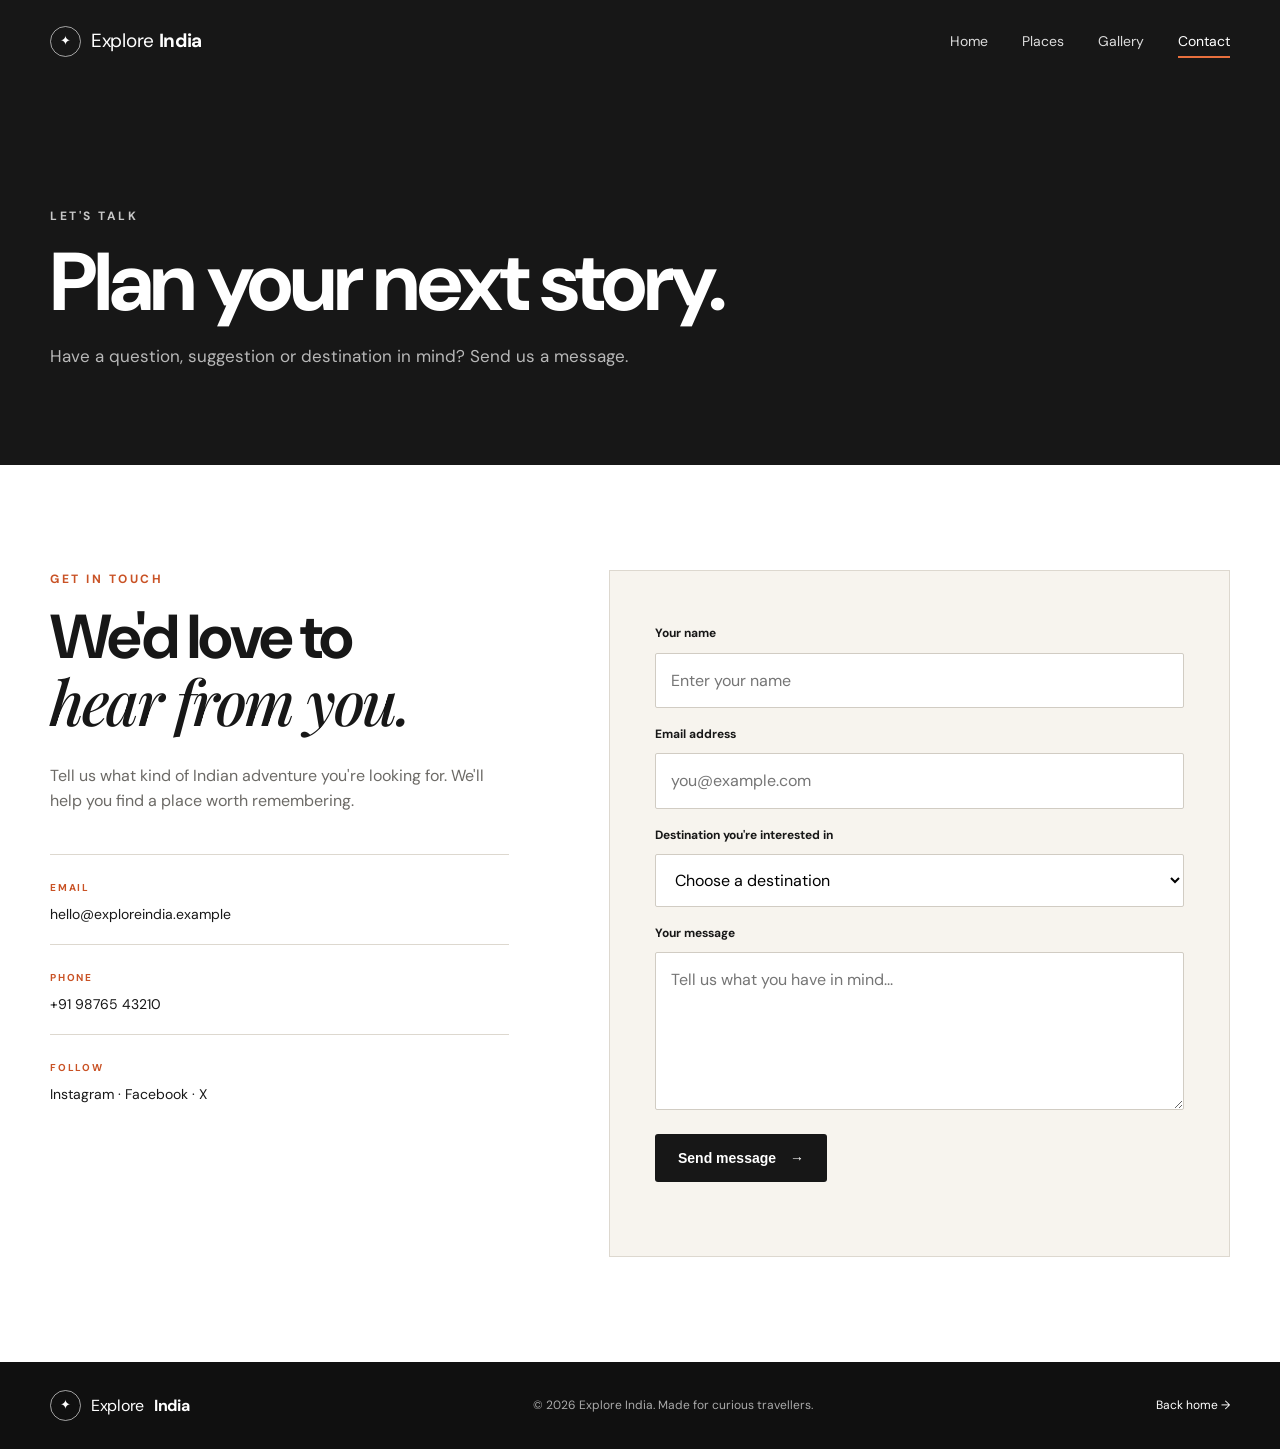
==== contact.html @ 01eca261 "Modified pages" ====
<!DOCTYPE html>
<html lang="en">
<head>
  <meta charset="UTF-8">
  <meta name="viewport" content="width=device-width, initial-scale=1.0">
  <title>Contact | Explore India</title>
  <link rel="stylesheet" href="css/style.css">
</head>
<body>
  <header class="site-header solid-header">
    <nav class="navbar container">
      <a class="brand" href="index.html"><span class="brand-mark">✦</span><span>Explore <strong>India</strong></span></a>
      <button class="menu-toggle" aria-label="Open menu">☰</button>
      <div class="nav-links">
        <a href="index.html">Home</a>
        <a href="places.html">Places</a>
        <a href="gallery.html">Gallery</a>
        <a class="active" href="contact.html">Contact</a>
      </div>
    </nav>
  </header>

  <main>
    <section class="page-hero contact-hero">
      <div class="container">
        <p class="eyebrow">LET'S TALK</p>
        <h1>Plan your next story.</h1>
        <p>Have a question, suggestion or destination in mind? Send us a message.</p>
      </div>
    </section>

    <section class="contact-section section">
      <div class="container contact-grid">
        <div class="contact-info">
          <p class="eyebrow dark">GET IN TOUCH</p>
          <h2>We'd love to<br><em>hear from you.</em></h2>
          <p>Tell us what kind of Indian adventure you're looking for. We'll help you find a place worth remembering.</p>

          <div class="contact-detail">
            <span>EMAIL</span>
            <a href="mailto:hello@exploreindia.example">hello@exploreindia.example</a>
          </div>
          <div class="contact-detail">
            <span>PHONE</span>
            <a href="tel:+919876543210">+91 98765 43210</a>
          </div>
          <div class="contact-detail">
            <span>FOLLOW</span>
            <p>Instagram · Facebook · X</p>
          </div>
        </div>

        <form class="contact-form" id="contactForm">
          <label for="name">Your name</label>
          <input id="name" name="name" type="text" placeholder="Enter your name" required>

          <label for="email">Email address</label>
          <input id="email" name="email" type="email" placeholder="you@example.com" required>

          <label for="destination">Destination you're interested in</label>
          <select id="destination" name="destination">
            <option value="">Choose a destination</option>
            <option>Agra</option>
            <option>Kerala</option>
            <option>Goa</option>
            <option>Something else</option>
          </select>

          <label for="message">Your message</label>
          <textarea id="message" name="message" rows="5" placeholder="Tell us what you have in mind..." required></textarea>

          <button class="btn btn-dark" type="submit">Send message <span>→</span></button>
          <p class="form-note" id="formMessage"></p>
        </form>
      </div>
    </section>
  </main>

  <footer class="footer">
    <div class="container footer-inner">
      <a class="brand footer-brand" href="index.html"><span class="brand-mark">✦</span> Explore <strong>India</strong></a>
      <p>© 2026 Explore India. Made for curious travellers.</p>
      <a href="index.html">Back home →</a>
    </div>
  </footer>
  <script src="scripts/script.js"></script>
</body>
</html>
---- css/style.css ----
@import url('https://fonts.googleapis.com/css2?family=DM+Sans:wght@400;500;600;700&family=Playfair+Display:ital,wght@0,500;0,600;1,500;1,600&display=swap');

:root {
  --ink: #171717;
  --muted: #6c6a66;
  --paper: #f7f4ee;
  --white: #ffffff;
  --accent: #e86f3d;
  --accent-dark: #c95225;
  --line: #ddd8cf;
  --max: 1180px;
}

* { box-sizing: border-box; margin: 0; padding: 0; }

html { scroll-behavior: smooth; }

body {
  font-family: 'DM Sans', sans-serif;
  color: var(--ink);
  background: var(--paper);
  line-height: 1.6;
}

img { width: 100%; display: block; }

a { color: inherit; text-decoration: none; }

.container { width: min(var(--max), calc(100% - 48px)); margin-inline: auto; }

.site-header {
  position: absolute;
  z-index: 10;
  top: 0;
  left: 0;
  width: 100%;
  color: white;
  background: linear-gradient(to bottom, rgba(0,0,0,.38), transparent);
}

.solid-header {
  position: relative;
  background: var(--ink);
}

.navbar {
  min-height: 82px;
  display: flex;
  align-items: center;
  justify-content: space-between;
  gap: 30px;
}

.brand {
  display: inline-flex;
  align-items: center;
  gap: 10px;
  font-size: 19px;
  letter-spacing: -.3px;
}

.brand-mark {
  width: 31px;
  height: 31px;
  display: grid;
  place-items: center;
  border: 1px solid rgba(255,255,255,.6);
  border-radius: 50%;
  font-size: 13px;
}

.brand strong { font-weight: 700; }

.nav-links { display: flex; align-items: center; gap: 34px; }

.nav-links a {
  position: relative;
  font-size: 14px;
  opacity: .85;
  padding: 6px 0;
}

.nav-links a:hover, .nav-links a.active { opacity: 1; }

.nav-links a.active::after {
  content: '';
  position: absolute;
  height: 2px;
  left: 0;
  right: 0;
  bottom: 0;
  background: var(--accent);
}

.menu-toggle { display: none; background: none; border: 0; color: inherit; font-size: 25px; }

.hero {
  min-height: 760px;
  position: relative;
  display: flex;
  align-items: center;
  color: white;
  background:
    linear-gradient(90deg, rgba(0,0,0,.70), rgba(0,0,0,.18)),
    url('../images/tajmahal.jpg') center/cover;
}

.hero-content { padding-top: 80px; }

.eyebrow {
  color: rgba(255,255,255,.76);
  font-size: 12px;
  font-weight: 700;
  letter-spacing: 2.5px;
  margin-bottom: 15px;
}

.eyebrow.dark { color: var(--accent-dark); }

.hero h1 {
  max-width: 800px;
  font-size: clamp(58px, 8vw, 108px);
  line-height: .95;
  letter-spacing: -5px;
  margin-bottom: 28px;
}

.hero h1 span {
  font-family: 'Playfair Display', serif;
  font-style: italic;
  font-weight: 500;
}

.hero-text {
  max-width: 580px;
  color: rgba(255,255,255,.84);
  font-size: 18px;
  line-height: 1.7;
  margin-bottom: 35px;
}

.hero-actions { display: flex; gap: 14px; flex-wrap: wrap; }

.btn {
  display: inline-flex;
  align-items: center;
  justify-content: center;
  gap: 14px;
  min-height: 48px;
  padding: 0 22px;
  border-radius: 3px;
  border: 1px solid transparent;
  font-size: 14px;
  font-weight: 700;
  cursor: pointer;
  transition: transform .2s, background .2s, color .2s;
}

.btn:hover { transform: translateY(-2px); }

.btn-primary { background: var(--accent); color: white; }
.btn-primary:hover { background: var(--accent-dark); }

.btn-ghost { border-color: rgba(255,255,255,.5); color: white; }
.btn-ghost:hover { background: white; color: var(--ink); }

.btn-dark { background: var(--ink); color: white; }
.btn-dark:hover { background: var(--accent); }

.btn-light { background: white; color: var(--ink); }
.btn-light:hover { background: var(--accent); color: white; }

.scroll-hint {
  position: absolute;
  bottom: 28px;
  left: 50%;
  transform: translateX(-50%);
  font-size: 11px;
  letter-spacing: 1.5px;
  text-transform: uppercase;
  opacity: .75;
}

.scroll-hint span { margin-left: 7px; }

.section { padding: 105px 0; }

.intro { background: var(--white); }

.intro-grid {
  display: grid;
  grid-template-columns: 1fr 1fr;
  gap: 90px;
  align-items: end;
}

h2 {
  font-size: clamp(38px, 5vw, 62px);
  line-height: 1.04;
  letter-spacing: -2.5px;
}

h2 em {
  font-family: 'Playfair Display', serif;
  font-weight: 500;
}

.intro-copy {
  color: var(--muted);
  font-size: 18px;
  line-height: 1.8;
  max-width: 520px;
}

.destinations { background: var(--paper); }

.section-heading {
  display: flex;
  justify-content: space-between;
  align-items: end;
  gap: 30px;
  margin-bottom: 45px;
}

.text-link { font-weight: 700; font-size: 14px; border-bottom: 1px solid var(--ink); padding-bottom: 5px; }

.destination-grid {
  display: grid;
  grid-template-columns: repeat(3, 1fr);
  gap: 22px;
}

.destination-card {
  background: white;
  border: 1px solid var(--line);
  transition: transform .25s, box-shadow .25s;
}

.destination-card:hover {
  transform: translateY(-7px);
  box-shadow: 0 18px 45px rgba(0,0,0,.10);
}

.card-image { height: 300px; overflow: hidden; }
.card-image img { height: 100%; object-fit: cover; transition: transform .5s; }
.destination-card:hover .card-image img { transform: scale(1.05); }

.card-body { padding: 28px; }

.card-body > span, .place-content > span, .contact-detail > span {
  color: var(--accent-dark);
  font-size: 10px;
  font-weight: 700;
  letter-spacing: 1.8px;
}

.card-body h3 {
  font-family: 'Playfair Display', serif;
  font-size: 31px;
  font-weight: 500;
  margin: 8px 0 10px;
}

.card-body p { color: var(--muted); font-size: 14px; margin-bottom: 20px; }

.card-body a { font-weight: 700; font-size: 13px; }

.quote-section {
  padding: 110px 0;
  background: var(--ink);
  color: white;
}

.quote-box { text-align: center; max-width: 850px; }

.quote-mark {
  font-family: 'Playfair Display', serif;
  font-size: 70px;
  color: var(--accent);
  line-height: .6;
}

blockquote {
  font-family: 'Playfair Display', serif;
  font-style: italic;
  font-size: clamp(32px, 5vw, 55px);
  line-height: 1.2;
  margin: 25px 0;
}

.quote-box > p:last-child { color: #aaa; font-size: 13px; }

.cta { background: var(--accent); color: white; padding: 75px 0; }

.cta-box { display: flex; align-items: center; justify-content: space-between; gap: 35px; }
.cta h2 { font-size: clamp(35px, 4vw, 52px); }
.cta .eyebrow { color: rgba(255,255,255,.7); }

.footer { background: #101010; color: #aaa; padding: 28px 0; font-size: 12px; }

.footer-inner { display: flex; justify-content: space-between; align-items: center; gap: 20px; }
.footer-brand { color: white; font-size: 16px; }
.footer a:last-child { color: white; }

.page-hero {
  background: var(--ink);
  color: white;
  padding: 125px 0 95px;
}

.page-hero h1 {
  font-size: clamp(48px, 7vw, 82px);
  letter-spacing: -3px;
  line-height: 1;
  max-width: 850px;
  margin-bottom: 20px;
}

.page-hero > .container > p:last-child { color: #b8b8b8; max-width: 590px; font-size: 17px; }

.places-list { background: white; }

.place-feature {
  display: grid;
  grid-template-columns: 1.1fr 1fr;
  min-height: 520px;
  border-bottom: 1px solid var(--line);
}

.place-feature.reverse { grid-template-columns: 1fr 1.1fr; }
.place-feature.reverse .place-image { order: 2; }
.place-feature.reverse .place-content { order: 1; }

.place-image { min-height: 480px; }
.place-image img { width: 100%; height: 100%; object-fit: cover; }

.place-content {
  padding: 75px clamp(35px, 6vw, 90px);
  display: flex;
  flex-direction: column;
  justify-content: center;
  background: var(--paper);
}

.place-number {
  color: #aaa !important;
  font-size: 13px !important;
  margin-bottom: 35px;
}

.place-content h2 { margin: 7px 0 18px; font-size: 65px; }
.place-content p:not(.eyebrow):not(.place-number) { color: var(--muted); max-width: 500px; margin-bottom: 28px; }
.place-content .btn { align-self: flex-start; }

.contact-section { background: white; }

.contact-grid {
  display: grid;
  grid-template-columns: .85fr 1.15fr;
  gap: 100px;
}

.contact-info h2 { margin-bottom: 25px; }
.contact-info > p:not(.eyebrow) { color: var(--muted); max-width: 460px; margin-bottom: 40px; }

.contact-detail {
  padding: 18px 0;
  border-top: 1px solid var(--line);
}

.contact-detail a, .contact-detail p { display: block; margin-top: 5px; font-size: 14px; }

.contact-form {
  background: var(--paper);
  padding: 45px;
  border: 1px solid var(--line);
  display: grid;
  gap: 9px;
}

.contact-form label { font-size: 12px; font-weight: 700; margin-top: 8px; }

.contact-form input, .contact-form select, .contact-form textarea {
  width: 100%;
  border: 1px solid #d1ccc3;
  background: white;
  padding: 14px 15px;
  font: inherit;
  outline: none;
  border-radius: 2px;
}

.contact-form input:focus, .contact-form select:focus, .contact-form textarea:focus { border-color: var(--accent); }

.contact-form textarea { resize: vertical; }

.contact-form button { margin-top: 15px; justify-self: start; }

.form-note { color: var(--accent-dark); font-size: 13px; min-height: 20px; }

@media (max-width: 800px) {
  .container { width: min(var(--max), calc(100% - 32px)); }
  .nav-links {
    display: none;
    position: absolute;
    top: 70px;
    left: 16px;
    right: 16px;
    padding: 18px;
    flex-direction: column;
    align-items: stretch;
    gap: 5px;
    background: var(--ink);
  }
  .nav-links.open { display: flex; }
  .nav-links a { padding: 11px 8px; }
  .menu-toggle { display: block; }
  .hero { min-height: 680px; }
  .hero h1 { letter-spacing: -3px; }
  .intro-grid, .contact-grid { grid-template-columns: 1fr; gap: 40px; }
  .destination-grid { grid-template-columns: 1fr; }
  .section-heading { align-items: start; flex-direction: column; }
  .cta-box, .footer-inner { flex-direction: column; align-items: flex-start; }
  .place-feature, .place-feature.reverse { grid-template-columns: 1fr; }
  .place-feature.reverse .place-image, .place-feature.reverse .place-content { order: initial; }
  .place-image { min-height: 330px; }
  .place-content { padding: 55px 30px; }
  .contact-form { padding: 28px; }
}

@media (max-width: 500px) {
  .hero h1 { font-size: 55px; }
  .hero-text { font-size: 16px; }
  .section { padding: 75px 0; }
  .page-hero { padding: 100px 0 70px; }
}
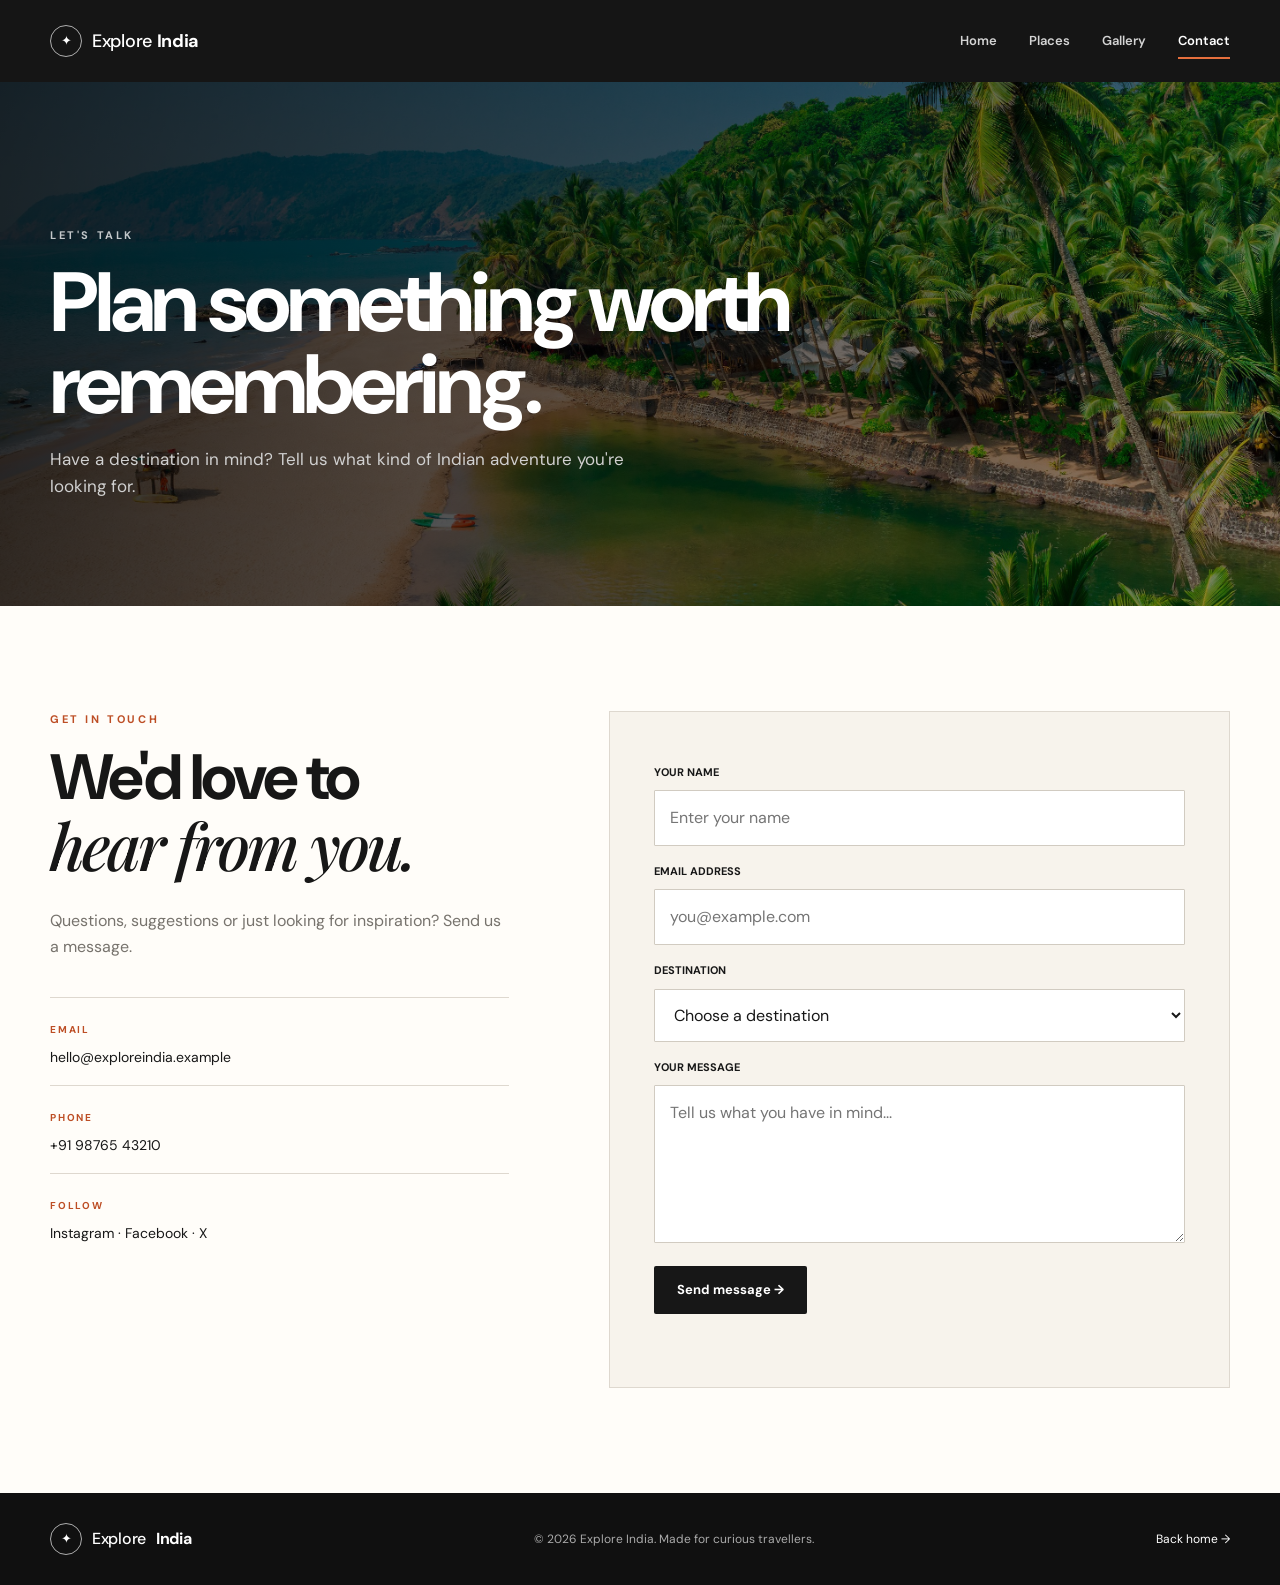
==== commit e316d732: "Modified css" ====
--- a/contact.html
+++ b/contact.html
@@ -1,88 +1,107 @@
 <!DOCTYPE html>
 <html lang="en">
 <head>
-  <meta charset="UTF-8">
-  <meta name="viewport" content="width=device-width, initial-scale=1.0">
-  <title>Contact | Explore India</title>
-  <link rel="stylesheet" href="css/style.css">
+<meta charset="UTF-8">
+<meta name="viewport" content="width=device-width, initial-scale=1.0">
+<title>Contact | Explore India</title>
+<link rel="stylesheet" href="css/style.css">
 </head>
 <body>
-  <header class="site-header solid-header">
-    <nav class="navbar container">
-      <a class="brand" href="index.html"><span class="brand-mark">✦</span><span>Explore <strong>India</strong></span></a>
-      <button class="menu-toggle" aria-label="Open menu">☰</button>
-      <div class="nav-links">
-        <a href="index.html">Home</a>
-        <a href="places.html">Places</a>
-        <a href="gallery.html">Gallery</a>
-        <a class="active" href="contact.html">Contact</a>
-      </div>
-    </nav>
-  </header>
 
-  <main>
-    <section class="page-hero contact-hero">
-      <div class="container">
-        <p class="eyebrow">LET'S TALK</p>
-        <h1>Plan your next story.</h1>
-        <p>Have a question, suggestion or destination in mind? Send us a message.</p>
-      </div>
-    </section>
+<header class="site-header solid-header">
+<div class="navbar container">
+<a class="brand" href="index.html"><span class="brand-mark">✦</span><span>Explore <strong>India</strong></span></a>
+<button class="menu-toggle" aria-label="Open menu">☰</button>
+<nav class="nav-links">
+<a href="index.html">Home</a>
+<a href="places.html">Places</a>
+<a href="gallery.html">Gallery</a>
+<a class="active" href="contact.html">Contact</a>
+</nav>
+</div>
+</header>
 
-    <section class="contact-section section">
-      <div class="container contact-grid">
-        <div class="contact-info">
-          <p class="eyebrow dark">GET IN TOUCH</p>
-          <h2>We'd love to<br><em>hear from you.</em></h2>
-          <p>Tell us what kind of Indian adventure you're looking for. We'll help you find a place worth remembering.</p>
+<main>
+<section class="page-hero contact-hero">
+<div class="container">
+<p class="eyebrow">LET'S TALK</p>
+<h1>Plan something worth remembering.</h1>
+<p>Have a destination in mind? Tell us what kind of Indian adventure you're looking for.</p>
+</div>
+</section>
 
-          <div class="contact-detail">
-            <span>EMAIL</span>
-            <a href="mailto:hello@exploreindia.example">hello@exploreindia.example</a>
-          </div>
-          <div class="contact-detail">
-            <span>PHONE</span>
-            <a href="tel:+919876543210">+91 98765 43210</a>
-          </div>
-          <div class="contact-detail">
-            <span>FOLLOW</span>
-            <p>Instagram · Facebook · X</p>
-          </div>
-        </div>
+<section class="contact-section section">
+<div class="container contact-grid">
 
-        <form class="contact-form" id="contactForm">
-          <label for="name">Your name</label>
-          <input id="name" name="name" type="text" placeholder="Enter your name" required>
+<div class="contact-info">
+<p class="eyebrow dark">GET IN TOUCH</p>
+<h2>We'd love to<br><em>hear from you.</em></h2>
+<p>Questions, suggestions or just looking for inspiration? Send us a message.</p>
 
-          <label for="email">Email address</label>
-          <input id="email" name="email" type="email" placeholder="you@example.com" required>
+<div class="contact-detail">
+<span>EMAIL</span>
+<a href="mailto:hello@exploreindia.example">hello@exploreindia.example</a>
+</div>
 
-          <label for="destination">Destination you're interested in</label>
-          <select id="destination" name="destination">
-            <option value="">Choose a destination</option>
-            <option>Agra</option>
-            <option>Kerala</option>
-            <option>Goa</option>
-            <option>Something else</option>
-          </select>
+<div class="contact-detail">
+<span>PHONE</span>
+<a href="tel:+919876543210">+91 98765 43210</a>
+</div>
 
-          <label for="message">Your message</label>
-          <textarea id="message" name="message" rows="5" placeholder="Tell us what you have in mind..." required></textarea>
+<div class="contact-detail">
+<span>FOLLOW</span>
+<p>Instagram · Facebook · X</p>
+</div>
+</div>
 
-          <button class="btn btn-dark" type="submit">Send message <span>→</span></button>
-          <p class="form-note" id="formMessage"></p>
-        </form>
-      </div>
-    </section>
-  </main>
+<form class="contact-form" id="contactForm">
+<label for="name">YOUR NAME</label>
+<input id="name" type="text" placeholder="Enter your name" required>
 
-  <footer class="footer">
-    <div class="container footer-inner">
-      <a class="brand footer-brand" href="index.html"><span class="brand-mark">✦</span> Explore <strong>India</strong></a>
-      <p>© 2026 Explore India. Made for curious travellers.</p>
-      <a href="index.html">Back home →</a>
-    </div>
-  </footer>
-  <script src="scripts/script.js"></script>
+<label for="email">EMAIL ADDRESS</label>
+<input id="email" type="email" placeholder="you@example.com" required>
+
+<label for="destination">DESTINATION</label>
+<select id="destination">
+<option value="">Choose a destination</option>
+<option>Agra</option>
+<option>Kerala</option>
+<option>Goa</option>
+<option>Something else</option>
+</select>
+
+<label for="message">YOUR MESSAGE</label>
+<textarea id="message" rows="5" placeholder="Tell us what you have in mind..." required></textarea>
+
+<button class="btn btn-dark" type="submit">Send message →</button>
+<p class="form-note" id="formMessage"></p>
+</form>
+
+</div>
+</section>
+</main>
+
+<footer class="footer">
+<div class="container footer-inner">
+<a class="brand footer-brand" href="index.html"><span class="brand-mark">✦</span> Explore <strong>India</strong></a>
+<p>© 2026 Explore India. Made for curious travellers.</p>
+<a href="index.html">Back home →</a>
+</div>
+</footer>
+
+<script>
+const toggle=document.querySelector('.menu-toggle');
+const nav=document.querySelector('.nav-links');
+if(toggle) toggle.addEventListener('click',()=>nav.classList.toggle('open'));
+
+const form=document.querySelector('#contactForm');
+if(form){
+  form.addEventListener('submit',function(e){
+    e.preventDefault();
+    document.querySelector('#formMessage').textContent='Thanks! Your message has been received for this demo.';
+    form.reset();
+  });
+}
+</script>
 </body>
 </html>
--- a/css/style.css
+++ b/css/style.css
@@ -1,436 +1,870 @@
-@import url('https://fonts.googleapis.com/css2?family=DM+Sans:wght@400;500;600;700&family=Playfair+Display:ital,wght@0,500;0,600;1,500;1,600&display=swap');
-
-:root {
-  --ink: #171717;
-  --muted: #6c6a66;
-  --paper: #f7f4ee;
-  --white: #ffffff;
-  --accent: #e86f3d;
-  --accent-dark: #c95225;
-  --line: #ddd8cf;
-  --max: 1180px;
-}
-
-* { box-sizing: border-box; margin: 0; padding: 0; }
-
-html { scroll-behavior: smooth; }
-
-body {
-  font-family: 'DM Sans', sans-serif;
-  color: var(--ink);
-  background: var(--paper);
-  line-height: 1.6;
-}
-
-img { width: 100%; display: block; }
-
-a { color: inherit; text-decoration: none; }
-
-.container { width: min(var(--max), calc(100% - 48px)); margin-inline: auto; }
-
-.site-header {
-  position: absolute;
-  z-index: 10;
-  top: 0;
-  left: 0;
-  width: 100%;
-  color: white;
-  background: linear-gradient(to bottom, rgba(0,0,0,.38), transparent);
-}
-
-.solid-header {
-  position: relative;
-  background: var(--ink);
-}
-
-.navbar {
-  min-height: 82px;
-  display: flex;
-  align-items: center;
-  justify-content: space-between;
-  gap: 30px;
-}
-
-.brand {
-  display: inline-flex;
-  align-items: center;
-  gap: 10px;
-  font-size: 19px;
-  letter-spacing: -.3px;
-}
-
-.brand-mark {
-  width: 31px;
-  height: 31px;
-  display: grid;
-  place-items: center;
-  border: 1px solid rgba(255,255,255,.6);
-  border-radius: 50%;
-  font-size: 13px;
-}
-
-.brand strong { font-weight: 700; }
-
-.nav-links { display: flex; align-items: center; gap: 34px; }
-
-.nav-links a {
-  position: relative;
-  font-size: 14px;
-  opacity: .85;
-  padding: 6px 0;
-}
-
-.nav-links a:hover, .nav-links a.active { opacity: 1; }
-
-.nav-links a.active::after {
-  content: '';
-  position: absolute;
-  height: 2px;
-  left: 0;
-  right: 0;
-  bottom: 0;
-  background: var(--accent);
-}
-
-.menu-toggle { display: none; background: none; border: 0; color: inherit; font-size: 25px; }
-
-.hero {
-  min-height: 760px;
-  position: relative;
-  display: flex;
-  align-items: center;
-  color: white;
-  background:
-    linear-gradient(90deg, rgba(0,0,0,.70), rgba(0,0,0,.18)),
-    url('../images/tajmahal.jpg') center/cover;
-}
-
-.hero-content { padding-top: 80px; }
-
-.eyebrow {
-  color: rgba(255,255,255,.76);
-  font-size: 12px;
-  font-weight: 700;
-  letter-spacing: 2.5px;
-  margin-bottom: 15px;
-}
-
-.eyebrow.dark { color: var(--accent-dark); }
-
-.hero h1 {
-  max-width: 800px;
-  font-size: clamp(58px, 8vw, 108px);
-  line-height: .95;
-  letter-spacing: -5px;
-  margin-bottom: 28px;
-}
-
-.hero h1 span {
-  font-family: 'Playfair Display', serif;
-  font-style: italic;
-  font-weight: 500;
-}
-
-.hero-text {
-  max-width: 580px;
-  color: rgba(255,255,255,.84);
-  font-size: 18px;
-  line-height: 1.7;
-  margin-bottom: 35px;
-}
-
-.hero-actions { display: flex; gap: 14px; flex-wrap: wrap; }
-
-.btn {
-  display: inline-flex;
-  align-items: center;
-  justify-content: center;
-  gap: 14px;
-  min-height: 48px;
-  padding: 0 22px;
-  border-radius: 3px;
-  border: 1px solid transparent;
-  font-size: 14px;
-  font-weight: 700;
-  cursor: pointer;
-  transition: transform .2s, background .2s, color .2s;
-}
-
-.btn:hover { transform: translateY(-2px); }
-
-.btn-primary { background: var(--accent); color: white; }
-.btn-primary:hover { background: var(--accent-dark); }
-
-.btn-ghost { border-color: rgba(255,255,255,.5); color: white; }
-.btn-ghost:hover { background: white; color: var(--ink); }
-
-.btn-dark { background: var(--ink); color: white; }
-.btn-dark:hover { background: var(--accent); }
-
-.btn-light { background: white; color: var(--ink); }
-.btn-light:hover { background: var(--accent); color: white; }
-
-.scroll-hint {
-  position: absolute;
-  bottom: 28px;
-  left: 50%;
-  transform: translateX(-50%);
-  font-size: 11px;
-  letter-spacing: 1.5px;
-  text-transform: uppercase;
-  opacity: .75;
-}
-
-.scroll-hint span { margin-left: 7px; }
-
-.section { padding: 105px 0; }
-
-.intro { background: var(--white); }
-
-.intro-grid {
-  display: grid;
-  grid-template-columns: 1fr 1fr;
-  gap: 90px;
-  align-items: end;
-}
-
-h2 {
-  font-size: clamp(38px, 5vw, 62px);
-  line-height: 1.04;
-  letter-spacing: -2.5px;
-}
-
-h2 em {
-  font-family: 'Playfair Display', serif;
-  font-weight: 500;
-}
-
-.intro-copy {
-  color: var(--muted);
-  font-size: 18px;
-  line-height: 1.8;
-  max-width: 520px;
-}
-
-.destinations { background: var(--paper); }
-
-.section-heading {
-  display: flex;
-  justify-content: space-between;
-  align-items: end;
-  gap: 30px;
-  margin-bottom: 45px;
-}
-
-.text-link { font-weight: 700; font-size: 14px; border-bottom: 1px solid var(--ink); padding-bottom: 5px; }
-
-.destination-grid {
-  display: grid;
-  grid-template-columns: repeat(3, 1fr);
-  gap: 22px;
-}
-
-.destination-card {
-  background: white;
-  border: 1px solid var(--line);
-  transition: transform .25s, box-shadow .25s;
-}
-
-.destination-card:hover {
-  transform: translateY(-7px);
-  box-shadow: 0 18px 45px rgba(0,0,0,.10);
-}
-
-.card-image { height: 300px; overflow: hidden; }
-.card-image img { height: 100%; object-fit: cover; transition: transform .5s; }
-.destination-card:hover .card-image img { transform: scale(1.05); }
-
-.card-body { padding: 28px; }
-
-.card-body > span, .place-content > span, .contact-detail > span {
-  color: var(--accent-dark);
-  font-size: 10px;
-  font-weight: 700;
-  letter-spacing: 1.8px;
-}
-
-.card-body h3 {
-  font-family: 'Playfair Display', serif;
-  font-size: 31px;
-  font-weight: 500;
-  margin: 8px 0 10px;
-}
-
-.card-body p { color: var(--muted); font-size: 14px; margin-bottom: 20px; }
-
-.card-body a { font-weight: 700; font-size: 13px; }
-
-.quote-section {
-  padding: 110px 0;
-  background: var(--ink);
-  color: white;
-}
-
-.quote-box { text-align: center; max-width: 850px; }
-
-.quote-mark {
-  font-family: 'Playfair Display', serif;
-  font-size: 70px;
-  color: var(--accent);
-  line-height: .6;
-}
-
-blockquote {
-  font-family: 'Playfair Display', serif;
-  font-style: italic;
-  font-size: clamp(32px, 5vw, 55px);
-  line-height: 1.2;
-  margin: 25px 0;
-}
-
-.quote-box > p:last-child { color: #aaa; font-size: 13px; }
-
-.cta { background: var(--accent); color: white; padding: 75px 0; }
-
-.cta-box { display: flex; align-items: center; justify-content: space-between; gap: 35px; }
-.cta h2 { font-size: clamp(35px, 4vw, 52px); }
-.cta .eyebrow { color: rgba(255,255,255,.7); }
-
-.footer { background: #101010; color: #aaa; padding: 28px 0; font-size: 12px; }
-
-.footer-inner { display: flex; justify-content: space-between; align-items: center; gap: 20px; }
-.footer-brand { color: white; font-size: 16px; }
-.footer a:last-child { color: white; }
-
-.page-hero {
-  background: var(--ink);
-  color: white;
-  padding: 125px 0 95px;
-}
-
-.page-hero h1 {
-  font-size: clamp(48px, 7vw, 82px);
-  letter-spacing: -3px;
-  line-height: 1;
-  max-width: 850px;
-  margin-bottom: 20px;
-}
-
-.page-hero > .container > p:last-child { color: #b8b8b8; max-width: 590px; font-size: 17px; }
-
-.places-list { background: white; }
-
-.place-feature {
-  display: grid;
-  grid-template-columns: 1.1fr 1fr;
-  min-height: 520px;
-  border-bottom: 1px solid var(--line);
-}
-
-.place-feature.reverse { grid-template-columns: 1fr 1.1fr; }
-.place-feature.reverse .place-image { order: 2; }
-.place-feature.reverse .place-content { order: 1; }
-
-.place-image { min-height: 480px; }
-.place-image img { width: 100%; height: 100%; object-fit: cover; }
-
-.place-content {
-  padding: 75px clamp(35px, 6vw, 90px);
-  display: flex;
-  flex-direction: column;
-  justify-content: center;
-  background: var(--paper);
-}
-
-.place-number {
-  color: #aaa !important;
-  font-size: 13px !important;
-  margin-bottom: 35px;
-}
-
-.place-content h2 { margin: 7px 0 18px; font-size: 65px; }
-.place-content p:not(.eyebrow):not(.place-number) { color: var(--muted); max-width: 500px; margin-bottom: 28px; }
-.place-content .btn { align-self: flex-start; }
-
-.contact-section { background: white; }
-
-.contact-grid {
-  display: grid;
-  grid-template-columns: .85fr 1.15fr;
-  gap: 100px;
-}
-
-.contact-info h2 { margin-bottom: 25px; }
-.contact-info > p:not(.eyebrow) { color: var(--muted); max-width: 460px; margin-bottom: 40px; }
-
-.contact-detail {
-  padding: 18px 0;
-  border-top: 1px solid var(--line);
-}
-
-.contact-detail a, .contact-detail p { display: block; margin-top: 5px; font-size: 14px; }
-
-.contact-form {
-  background: var(--paper);
-  padding: 45px;
-  border: 1px solid var(--line);
-  display: grid;
-  gap: 9px;
-}
-
-.contact-form label { font-size: 12px; font-weight: 700; margin-top: 8px; }
-
-.contact-form input, .contact-form select, .contact-form textarea {
-  width: 100%;
-  border: 1px solid #d1ccc3;
-  background: white;
-  padding: 14px 15px;
-  font: inherit;
-  outline: none;
-  border-radius: 2px;
-}
-
-.contact-form input:focus, .contact-form select:focus, .contact-form textarea:focus { border-color: var(--accent); }
-
-.contact-form textarea { resize: vertical; }
-
-.contact-form button { margin-top: 15px; justify-self: start; }
-
-.form-note { color: var(--accent-dark); font-size: 13px; min-height: 20px; }
-
-@media (max-width: 800px) {
-  .container { width: min(var(--max), calc(100% - 32px)); }
-  .nav-links {
-    display: none;
-    position: absolute;
-    top: 70px;
-    left: 16px;
-    right: 16px;
-    padding: 18px;
-    flex-direction: column;
-    align-items: stretch;
-    gap: 5px;
-    background: var(--ink);
-  }
-  .nav-links.open { display: flex; }
-  .nav-links a { padding: 11px 8px; }
-  .menu-toggle { display: block; }
-  .hero { min-height: 680px; }
-  .hero h1 { letter-spacing: -3px; }
-  .intro-grid, .contact-grid { grid-template-columns: 1fr; gap: 40px; }
-  .destination-grid { grid-template-columns: 1fr; }
-  .section-heading { align-items: start; flex-direction: column; }
-  .cta-box, .footer-inner { flex-direction: column; align-items: flex-start; }
-  .place-feature, .place-feature.reverse { grid-template-columns: 1fr; }
-  .place-feature.reverse .place-image, .place-feature.reverse .place-content { order: initial; }
-  .place-image { min-height: 330px; }
-  .place-content { padding: 55px 30px; }
-  .contact-form { padding: 28px; }
-}
-
-@media (max-width: 500px) {
-  .hero h1 { font-size: 55px; }
-  .hero-text { font-size: 16px; }
-  .section { padding: 75px 0; }
-  .page-hero { padding: 100px 0 70px; }
-}
+
+@import url('https://fonts.googleapis.com/css2?family=DM+Sans:wght@400;500;600;700&family=Playfair+Display:ital,wght@0,500;0,600;1,500&display=swap');
+
+:root{
+    --bg:#f7f3ec;
+    --paper:#fffdf9;
+    --ink:#171717;
+    --muted:#77736d;
+    --line:#ded8cf;
+    --accent:#e66f3d;
+    --accent-dark:#bd4e25;
+    --dark:#151515;
+    --white:#ffffff;
+    --max:1180px;
+    --shadow:0 18px 50px rgba(22,20,17,.10);
+}
+
+*{box-sizing:border-box;margin:0;padding:0}
+
+html{scroll-behavior:smooth}
+
+body{
+    font-family:"DM Sans",Arial,sans-serif;
+    background:var(--bg);
+    color:var(--ink);
+    line-height:1.6;
+    overflow-x:hidden;
+}
+
+img{
+    width:100%;
+    display:block;
+    object-fit:cover;
+}
+
+a{color:inherit;text-decoration:none}
+
+button,input,select,textarea{font:inherit}
+
+.container{
+    width:min(var(--max),calc(100% - 48px));
+    margin-inline:auto;
+}
+
+/* =========================
+   HEADER / NAVIGATION
+========================= */
+
+header,
+.site-header{
+    position:absolute;
+    z-index:50;
+    inset:0 0 auto;
+    color:var(--white);
+    background:linear-gradient(180deg,rgba(0,0,0,.55),transparent);
+}
+
+.solid-header{
+    position:relative;
+    background:var(--dark);
+}
+
+.navbar{
+    min-height:82px;
+    display:flex;
+    align-items:center;
+    justify-content:space-between;
+    gap:30px;
+}
+
+.brand{
+    display:inline-flex;
+    align-items:center;
+    gap:10px;
+    font-size:18px;
+    font-weight:500;
+    letter-spacing:-.3px;
+}
+
+.brand strong{font-weight:700}
+
+.brand-mark{
+    width:32px;
+    height:32px;
+    border:1px solid rgba(255,255,255,.65);
+    border-radius:50%;
+    display:grid;
+    place-items:center;
+    font-size:13px;
+}
+
+nav,
+.nav-links{
+    display:flex;
+    align-items:center;
+    gap:32px;
+}
+
+nav a,
+.nav-links a{
+    position:relative;
+    color:white;
+    font-size:13px;
+    font-weight:600;
+    opacity:.82;
+    padding:8px 0;
+    transition:opacity .2s;
+}
+
+nav a:hover,
+nav a.active,
+.nav-links a:hover,
+.nav-links a.active{opacity:1}
+
+nav a.active::after,
+.nav-links a.active::after{
+    content:"";
+    position:absolute;
+    left:0;
+    right:0;
+    bottom:0;
+    height:2px;
+    background:var(--accent);
+}
+
+.menu-toggle{
+    display:none;
+    border:0;
+    background:none;
+    color:white;
+    font-size:25px;
+    cursor:pointer;
+}
+
+/* =========================
+   HOME HERO
+========================= */
+
+.hero{
+    min-height:760px;
+    position:relative;
+    display:flex;
+    align-items:center;
+    color:white;
+    overflow:hidden;
+    background:
+        linear-gradient(90deg,rgba(0,0,0,.72) 0%,rgba(0,0,0,.34) 50%,rgba(0,0,0,.10) 100%),
+        url("../images/tajmahal.jpg") center/cover no-repeat;
+}
+
+.hero::after{
+    content:"";
+    position:absolute;
+    width:430px;
+    height:430px;
+    border:1px solid rgba(255,255,255,.18);
+    border-radius:50%;
+    right:-150px;
+    bottom:-210px;
+}
+
+.hero-content{
+    position:relative;
+    z-index:2;
+    padding-top:70px;
+}
+
+.eyebrow{
+    color:rgba(255,255,255,.75);
+    font-size:11px;
+    font-weight:700;
+    letter-spacing:2.6px;
+    margin-bottom:17px;
+}
+
+.eyebrow.dark{color:var(--accent-dark)}
+
+.hero h1{
+    max-width:900px;
+    font-size:clamp(58px,8vw,108px);
+    line-height:.94;
+    letter-spacing:-5px;
+    font-weight:700;
+    margin-bottom:28px;
+}
+
+.hero h1 em,
+.hero h1 span{
+    font-family:"Playfair Display",serif;
+    font-weight:500;
+    font-style:italic;
+}
+
+.hero-text{
+    max-width:570px;
+    color:rgba(255,255,255,.84);
+    font-size:17px;
+    line-height:1.75;
+    margin-bottom:34px;
+}
+
+.hero-actions{
+    display:flex;
+    flex-wrap:wrap;
+    gap:12px;
+}
+
+.btn,
+button{
+    display:inline-flex;
+    align-items:center;
+    justify-content:center;
+    gap:12px;
+    min-height:48px;
+    padding:0 22px;
+    border-radius:2px;
+    border:1px solid transparent;
+    font-size:13px;
+    font-weight:700;
+    cursor:pointer;
+    transition:transform .2s,background .2s,color .2s,border-color .2s;
+}
+
+.btn:hover,
+button:hover{transform:translateY(-2px)}
+
+.btn-primary{
+    background:var(--accent);
+    color:white;
+}
+
+.btn-primary:hover{background:var(--accent-dark)}
+
+.btn-ghost{
+    border-color:rgba(255,255,255,.55);
+    color:white;
+    background:transparent;
+}
+
+.btn-ghost:hover{background:white;color:var(--ink)}
+
+.btn-dark{
+    background:var(--ink);
+    color:white;
+}
+
+.btn-dark:hover{background:var(--accent)}
+
+.btn-light{
+    background:white;
+    color:var(--ink);
+}
+
+.btn-light:hover{background:var(--ink);color:white}
+
+.scroll-hint{
+    position:absolute;
+    z-index:3;
+    bottom:28px;
+    left:50%;
+    transform:translateX(-50%);
+    text-transform:uppercase;
+    letter-spacing:1.8px;
+    font-size:10px;
+    opacity:.75;
+}
+
+/* =========================
+   GENERAL SECTIONS
+========================= */
+
+section{
+    position:relative;
+}
+
+.section{padding:105px 0}
+
+.intro{
+    background:var(--paper);
+}
+
+.intro-grid{
+    display:grid;
+    grid-template-columns:1fr 1fr;
+    gap:90px;
+    align-items:end;
+}
+
+h2{
+    font-size:clamp(38px,5vw,64px);
+    line-height:1.04;
+    letter-spacing:-3px;
+}
+
+h2 em{
+    font-family:"Playfair Display",serif;
+    font-weight:500;
+}
+
+.intro-copy{
+    max-width:520px;
+    color:var(--muted);
+    font-size:17px;
+    line-height:1.8;
+}
+
+/* =========================
+   EXISTING PLACES / CARDS
+   Also works with original
+   .places and .card classes
+========================= */
+
+.places{
+    display:grid;
+    grid-template-columns:repeat(3,1fr);
+    gap:22px;
+    width:min(var(--max),calc(100% - 48px));
+    margin:45px auto;
+}
+
+.card{
+    width:auto;
+    padding:0;
+    overflow:hidden;
+    background:var(--paper);
+    border:1px solid var(--line);
+    border-radius:0;
+    box-shadow:none;
+    transition:transform .3s,box-shadow .3s;
+}
+
+.card:hover{
+    transform:translateY(-8px);
+    box-shadow:var(--shadow);
+}
+
+.card img{
+    height:280px;
+    transition:transform .5s;
+}
+
+.card:hover img{transform:scale(1.04)}
+
+.card h3{
+    font-family:"Playfair Display",serif;
+    font-size:30px;
+    font-weight:500;
+    padding:25px 25px 5px;
+}
+
+.card p{
+    color:var(--muted);
+    padding:0 25px 25px;
+}
+
+/* =========================
+   FEATURED DESTINATIONS
+========================= */
+
+.destinations{
+    background:var(--bg);
+}
+
+.section-heading{
+    display:flex;
+    align-items:end;
+    justify-content:space-between;
+    gap:30px;
+    margin-bottom:44px;
+}
+
+.text-link{
+    font-size:13px;
+    font-weight:700;
+    border-bottom:1px solid var(--ink);
+    padding-bottom:5px;
+}
+
+.destination-grid{
+    display:grid;
+    grid-template-columns:repeat(3,1fr);
+    gap:22px;
+}
+
+.destination-card{
+    background:var(--paper);
+    border:1px solid var(--line);
+    overflow:hidden;
+    transition:transform .3s,box-shadow .3s;
+}
+
+.destination-card:hover{
+    transform:translateY(-8px);
+    box-shadow:var(--shadow);
+}
+
+.card-image{
+    height:330px;
+    overflow:hidden;
+}
+
+.card-image img{
+    height:100%;
+    transition:transform .6s;
+}
+
+.destination-card:hover .card-image img{
+    transform:scale(1.06);
+}
+
+.card-body{padding:27px}
+
+.card-body>span{
+    color:var(--accent-dark);
+    font-size:10px;
+    font-weight:700;
+    letter-spacing:1.8px;
+}
+
+.card-body h3{
+    font-family:"Playfair Display",serif;
+    font-size:31px;
+    font-weight:500;
+    margin:7px 0 10px;
+}
+
+.card-body p{
+    color:var(--muted);
+    font-size:14px;
+    line-height:1.7;
+    margin-bottom:18px;
+}
+
+.card-body a{
+    font-size:13px;
+    font-weight:700;
+}
+
+/* =========================
+   GALLERY
+========================= */
+
+.gallery{
+    padding:105px 0;
+    text-align:left;
+    background:var(--paper);
+}
+
+.gallery>h2{
+    width:min(var(--max),calc(100% - 48px));
+    margin:0 auto 12px;
+}
+
+.gallery>p{
+    width:min(var(--max),calc(100% - 48px));
+    margin:0 auto 45px;
+    color:var(--muted);
+}
+
+.gallery-container{
+    width:min(var(--max),calc(100% - 48px));
+    margin:auto;
+    display:grid;
+    grid-template-columns:1.35fr .8fr .8fr;
+    grid-auto-rows:230px;
+    gap:14px;
+}
+
+.gallery-card{
+    width:auto;
+    height:100%;
+    position:relative;
+    overflow:hidden;
+    border-radius:0;
+    background:#222;
+    box-shadow:none;
+}
+
+.gallery-card:first-child{
+    grid-row:span 2;
+}
+
+.gallery-card img{
+    width:100%;
+    height:100%;
+    object-fit:cover;
+    transition:transform .6s,filter .4s;
+}
+
+.gallery-card::after{
+    content:"";
+    position:absolute;
+    inset:0;
+    background:linear-gradient(180deg,transparent 45%,rgba(0,0,0,.75));
+}
+
+.gallery-card:hover img{
+    transform:scale(1.06);
+    filter:saturate(1.08);
+}
+
+.gallery-card h3{
+    position:absolute;
+    z-index:2;
+    left:22px;
+    bottom:18px;
+    color:white;
+    padding:0;
+    margin:0;
+    font-family:"Playfair Display",serif;
+    font-size:25px;
+    font-weight:500;
+}
+
+/* =========================
+   QUOTE / CTA
+========================= */
+
+.quote-section{
+    padding:110px 0;
+    background:var(--dark);
+    color:white;
+}
+
+.quote-box{
+    width:min(850px,calc(100% - 48px));
+    margin:auto;
+    text-align:center;
+}
+
+.quote-mark{
+    color:var(--accent);
+    font-family:"Playfair Display",serif;
+    font-size:80px;
+    line-height:.6;
+}
+
+blockquote{
+    font-family:"Playfair Display",serif;
+    font-style:italic;
+    font-size:clamp(32px,5vw,55px);
+    line-height:1.2;
+    margin:25px 0;
+}
+
+.quote-box>p:last-child{
+    color:#aaa;
+    font-size:12px;
+}
+
+.cta{
+    background:var(--accent);
+    color:white;
+    padding:75px 0;
+}
+
+.cta-box{
+    display:flex;
+    justify-content:space-between;
+    align-items:center;
+    gap:30px;
+}
+
+.cta .eyebrow{color:rgba(255,255,255,.7)}
+
+.cta h2{font-size:clamp(36px,4vw,54px)}
+
+/* =========================
+   PLACES PAGE
+========================= */
+
+.page-hero{
+    background:
+        linear-gradient(100deg,rgba(0,0,0,.82),rgba(0,0,0,.38)),
+        url("../images/kerala.jpg") center/cover;
+    color:white;
+    padding:145px 0 105px;
+}
+
+.page-hero h1{
+    max-width:900px;
+    font-size:clamp(50px,7vw,84px);
+    line-height:.98;
+    letter-spacing:-4px;
+    margin-bottom:20px;
+}
+
+.page-hero> .container>p:last-child{
+    max-width:590px;
+    color:#d0d0d0;
+    font-size:17px;
+}
+
+.places-list{
+    background:var(--paper);
+    padding:0 0 100px;
+}
+
+.place-feature{
+    display:grid;
+    grid-template-columns:1.05fr .95fr;
+    min-height:570px;
+    border-bottom:1px solid var(--line);
+}
+
+.place-feature.reverse{
+    grid-template-columns:.95fr 1.05fr;
+}
+
+.place-feature.reverse .place-image{order:2}
+.place-feature.reverse .place-content{order:1}
+
+.place-image{
+    min-height:500px;
+    overflow:hidden;
+}
+
+.place-image img{
+    height:100%;
+    transition:transform .7s;
+}
+
+.place-feature:hover .place-image img{transform:scale(1.03)}
+
+.place-content{
+    padding:70px clamp(35px,6vw,90px);
+    display:flex;
+    flex-direction:column;
+    justify-content:center;
+    background:var(--bg);
+}
+
+.place-number{
+    color:#aaa!important;
+    font-size:13px!important;
+    margin-bottom:30px;
+}
+
+.place-content h2{
+    font-size:clamp(52px,6vw,76px);
+    margin:5px 0 18px;
+}
+
+.place-content>p:not(.eyebrow):not(.place-number){
+    max-width:510px;
+    color:var(--muted);
+    margin-bottom:30px;
+}
+
+.place-content .btn{align-self:flex-start}
+
+/* =========================
+   CONTACT PAGE
+========================= */
+
+.contact-hero{
+    background:
+        linear-gradient(100deg,rgba(0,0,0,.83),rgba(0,0,0,.42)),
+        url("../images/goa.jpeg") center/cover;
+}
+
+.contact-section{
+    background:var(--paper);
+}
+
+.contact-grid{
+    display:grid;
+    grid-template-columns:.85fr 1.15fr;
+    gap:100px;
+}
+
+.contact-info h2{margin-bottom:25px}
+
+.contact-info>p:not(.eyebrow){
+    max-width:470px;
+    color:var(--muted);
+    margin-bottom:38px;
+}
+
+.contact-detail{
+    border-top:1px solid var(--line);
+    padding:17px 0;
+}
+
+.contact-detail>span{
+    color:var(--accent-dark);
+    font-size:10px;
+    font-weight:700;
+    letter-spacing:1.8px;
+}
+
+.contact-detail a,
+.contact-detail p{
+    display:block;
+    margin-top:5px;
+    font-size:14px;
+}
+
+.contact-form{
+    padding:44px;
+    background:var(--bg);
+    border:1px solid var(--line);
+    display:grid;
+    gap:9px;
+}
+
+.contact-form label{
+    font-size:11px;
+    font-weight:700;
+    margin-top:8px;
+}
+
+.contact-form input,
+.contact-form select,
+.contact-form textarea{
+    width:100%;
+    border:1px solid #d1cbc1;
+    background:white;
+    padding:14px 15px;
+    border-radius:1px;
+    outline:none;
+    color:var(--ink);
+}
+
+.contact-form input:focus,
+.contact-form select:focus,
+.contact-form textarea:focus{
+    border-color:var(--accent);
+    box-shadow:0 0 0 3px rgba(230,111,61,.10);
+}
+
+.contact-form textarea{resize:vertical}
+
+.contact-form .btn{
+    justify-self:start;
+    margin-top:14px;
+}
+
+.form-note{
+    color:var(--accent-dark);
+    font-size:12px;
+    min-height:20px;
+}
+
+/* =========================
+   FOOTER
+========================= */
+
+.footer{
+    background:#101010;
+    color:#aaa;
+    padding:30px 0;
+    font-size:12px;
+}
+
+.footer-inner{
+    display:flex;
+    justify-content:space-between;
+    align-items:center;
+    gap:20px;
+}
+
+.footer-brand{color:white;font-size:16px}
+.footer-inner a:last-child{color:white}
+
+/* =========================
+   MOBILE
+========================= */
+
+@media(max-width:850px){
+
+    .container{width:min(var(--max),calc(100% - 32px))}
+
+    .navbar{min-height:72px}
+
+    .menu-toggle{display:block}
+
+    nav,
+    .nav-links{
+        display:none;
+        position:absolute;
+        top:72px;
+        left:16px;
+        right:16px;
+        padding:15px;
+        flex-direction:column;
+        align-items:stretch;
+        gap:3px;
+        background:var(--dark);
+    }
+
+    nav.open,
+    .nav-links.open{display:flex}
+
+    nav a,
+    .nav-links a{padding:12px}
+
+    .hero{min-height:680px}
+
+    .hero h1{
+        font-size:clamp(52px,15vw,80px);
+        letter-spacing:-3px;
+    }
+
+    .hero-text{font-size:15px}
+
+    .intro-grid,
+    .contact-grid{
+        grid-template-columns:1fr;
+        gap:45px;
+    }
+
+    .destination-grid,
+    .places{
+        grid-template-columns:1fr;
+    }
+
+    .section-heading{
+        align-items:flex-start;
+        flex-direction:column;
+    }
+
+    .place-feature,
+    .place-feature.reverse{
+        grid-template-columns:1fr;
+    }
+
+    .place-feature.reverse .place-image,
+    .place-feature.reverse .place-content{
+        order:initial;
+    }
+
+    .place-image{min-height:360px}
+
+    .place-content{padding:55px 30px}
+
+    .gallery-container{
+        grid-template-columns:1fr 1fr;
+        grid-auto-rows:220px;
+    }
+
+    .gallery-card:first-child{grid-row:span 1}
+
+    .cta-box,
+    .footer-inner{
+        flex-direction:column;
+        align-items:flex-start;
+    }
+}
+
+@media(max-width:520px){
+
+    .section,
+    .gallery{padding:75px 0}
+
+    .page-hero{padding:105px 0 75px}
+
+    .page-hero h1{letter-spacing:-3px}
+
+    .gallery-container{
+        grid-template-columns:1fr;
+        grid-auto-rows:260px;
+    }
+
+    .contact-form{padding:28px}
+
+    .card-image{height:260px}
+
+    .hero-actions .btn{width:100%}
+}
